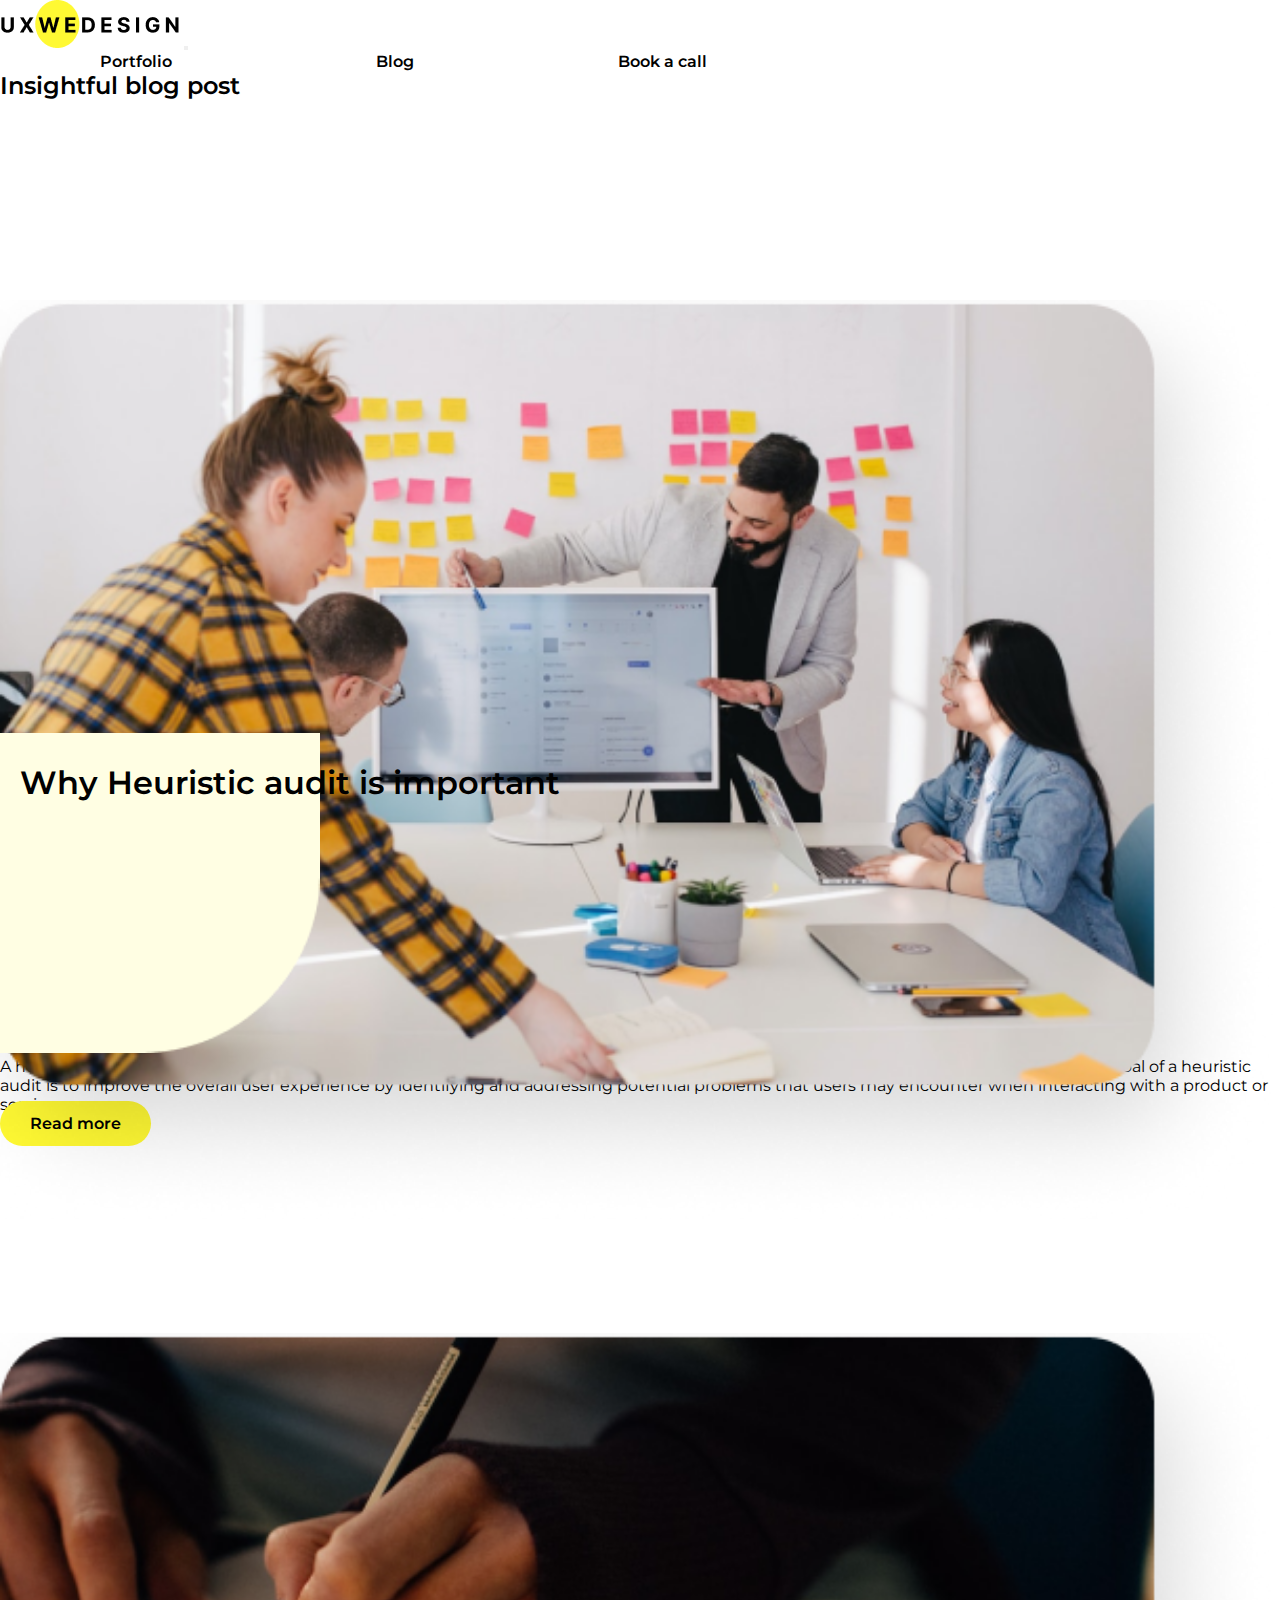
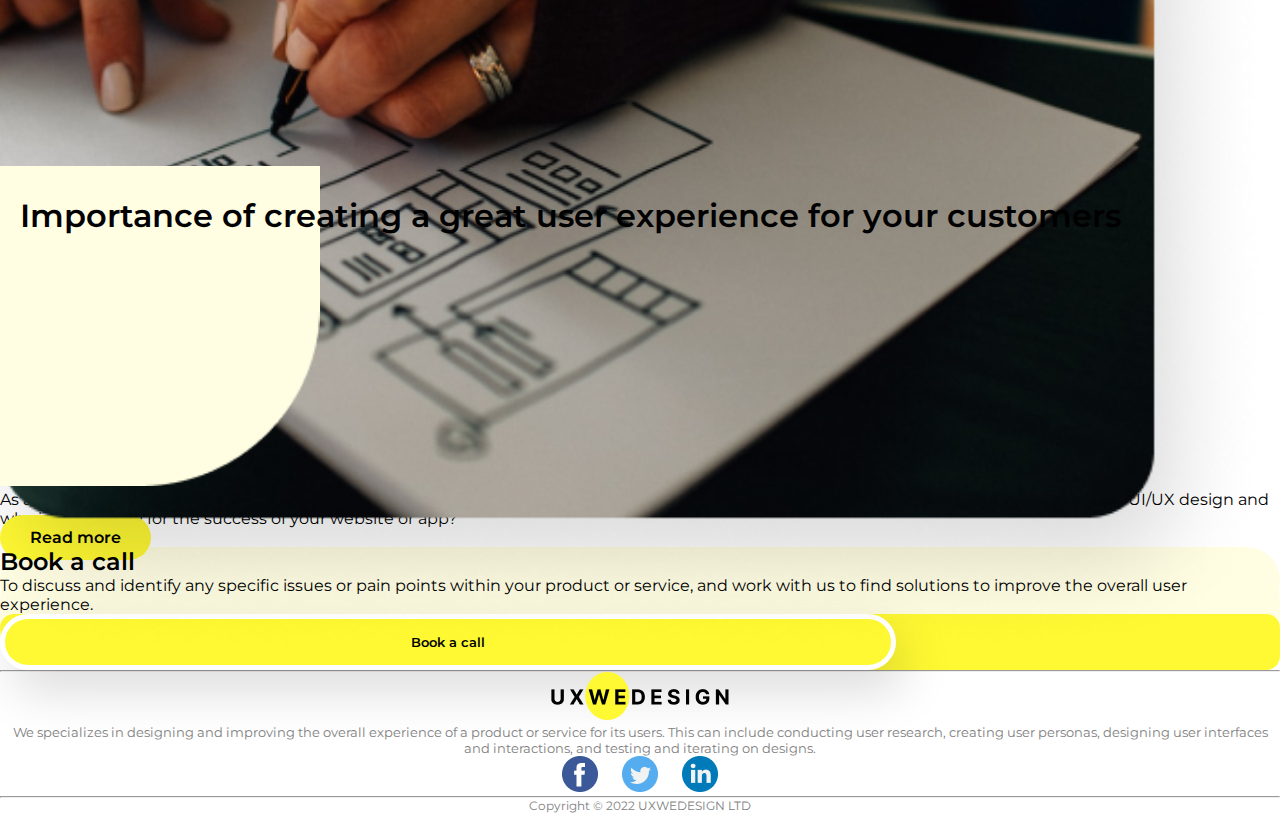
==== blog.html @ cfa6181e "adding 5more pages" ====
<!DOCTYPE html>
<html lang="en">

<head>
    <meta charset="UTF-8">
    <meta http-equiv="X-UA-Compatible" content="IE=edge">
    <meta name="viewport" content="width=device-width, initial-scale=1.0">
    <title>UXWEDESIGN</title>
    <link href="https://cdn.jsdelivr.net/npm/bootstrap@5.2.3/dist/css/bootstrap.min.css" rel="stylesheet"
        integrity="sha384-rbsA2VBKQhggwzxH7pPCaAqO46MgnOM80zW1RWuH61DGLwZJEdK2Kadq2F9CUG65" crossorigin="anonymous">
    <link rel="stylesheet" href="css/style.css">
</head>

<body>
    <div class="">
        <div class="">
            <nav id="navbar_top" class="navbar navbar-expand-lg p-3">
                <div class="container">
                    <a class="navbar-brand" href="index.html"><img src="img/Group 77.png" alt="" class="logo"></a>
                    <button class="navbar-toggler" type="button" data-bs-toggle="collapse"
                        data-bs-target="#navbarSupportedContent" aria-controls="navbarSupportedContent"
                        aria-expanded="false" aria-label="Toggle navigation">
                        <span class="navbar-toggler-icon"></span>
                    </button>
                    <div class="collapse navbar-collapse" id="navbarSupportedContent">
                        <ul class="navbar-nav me-auto mb-2 mb-lg-0 ">
                            <!-- <li class="nav-item">
                                <a class="nav-link active" aria-current="page" href="#">Home</a>
                            </li>
                            <li class="nav-item">
                                <a class="nav-link" href="#">Link</a>
                            </li>
                            <li class="nav-item dropdown">
                                
                                <ul class="dropdown-menu">
                                    <li><a class="dropdown-item" href="#">Action</a></li>
                                    <li><a class="dropdown-item" href="#">Another action</a></li>
                                    <li>
                                        <hr class="dropdown-divider">
                                    </li>
                                    <li><a class="dropdown-item" href="#">Something else here</a></li>
                                </ul>
                            </li>
                            <li class="nav-item">
                                <a class="nav-link disabled">Disabled</a>
                            </li> -->
                        </ul>
                        <div class="link">
                            <a class="" href="portfolio.html">Portfolio</a>
                            <a class="" href="blog.html">Blog</a>
                            <a class="" href="#">Book a call</a>
                        </div>
                    </div>
                </div>
            </nav>

        </div>
        <div class="container mt-4">
            <h2 class="weight600">Insightful blog post</h2>
        </div>
        <div class="banner4 pt-5">
            <div class="container">
                <div class="row">
                    <div class="col-md-6 mb-3">
                        <div class="audit">
                            <img src="img/unsplash_bzqU01v-G54.png" alt="" class="big" width="100%">
                            <img src="img/Ellipse 86.png" alt="" class="round">
                        </div>
                    </div>
                    <div class="col-md-6">
                        <div class="">
                            <div class="can">
                                <h1>Why Heuristic audit is important</h1>
                                <img src="img/Rectangle26.png" alt="" width="25%">
                            </div>
                            <p class="ps-4 pt-4">A heuristic audit is an evaluation method used in user experience (UX)
                                design to identify and fix usability issues in a product or service. The goal of a
                                heuristic audit is to improve the overall user experience by identifying and addressing
                                potential problems that users may encounter when interacting with a product or service.
                            </p>
                            <div class="mt-5">
                                <div class="call ps-4">
                                    <a href="details1.html" class="yellow_button">Read more</a>

                                </div>

                            </div>
                        </div>
                    </div>
                </div>
            </div>
        </div>

        <div class="banner4 pt-5 mt-5">
            <div class="container">
                <div class="row">
                    <div class="col-md-6 mb-3">
                        <div class="audit">
                            <img src="img/unsplash_bzqU01v-G54 (1).png" alt="" class="big" width="100%">
                            <img src="img/Ellipse 86.png" alt="" class="round">
                        </div>
                    </div>
                    <div class="col-md-6">
                        <div class="bus">
                            <div class="can ">
                                <h1>Importance of creating a great user experience for your customers</h1>
                                <img src="img/Rectangle26.png" alt="" width="25%">
                            </div>
                            <p class="ps-4 pt-4 ">As a business owner or marketer, you understand the importance of creating a great user experience for your customers. But what exactly is UI/UX design and why is it so crucial for the success of your website or app?
                            </p>
                            <div class="mt-5">
                                <div class="call ps-4">
                                    <a href="details2.html" class="yellow_button">Read more</a>

                                </div>

                            </div>
                        </div>
                    </div>
                </div>
            </div>
        </div>
        
        <div class="banner6 mt-5">
            <div class="container pt-5">
                <div class="dots">
                  
                    <div class="book">
                        <div class="row">
                            <div class="col-md-8 pb-0">
                                <div class="book p-5">
                                    <h2>Book a call </h2>
                                    <p>To discuss and identify any specific issues or pain points within your product or
                                        service, and work with us to find solutions to improve the overall user
                                        experience.</p>
                                </div>

                            </div>
                            <div class="col-md-4">
                                <div class="ook p-5">
                                    <button>Book a call</button>
                                </div>
                            </div>
                        </div>
                    </div>
                    <!-- <div class="space">
                        <img src="img/Rectangle32.png" alt="" class="tan2">
                        <img src="img/Dot.png" alt="" class="tan1">
                        
                    </div> -->
                </div>
            </div>
        </div>
        <div class="footer mt-5">
            <div class="container pt-5">
                <hr style="color: grey;">
                <center>
                    <div class="col-md-7">

                        <img src="img/Group 77.png" alt="" class="logo mt-4">
                        <p class="mt-3 we">We specializes in designing and improving the overall experience of a product
                            or service for its users. This can include conducting user research, creating user personas,
                            designing user interfaces and interactions, and testing and iterating on designs. </p>
                        <div class="social mt-5">
                            <img src="img/facebook.png" alt="">
                            <img src="img/twitter.png" alt="">
                            <img src="img/linkedin.png" alt="">
                        </div>
                    </div>
                </center>
                <hr style="color: #ddd;">
                <center>
                    <p>Copyright © 2022 UXWEDESIGN LTD</p>
                </center>
            </div>
        </div>
    </div>
    <script src="https://cdn.jsdelivr.net/npm/bootstrap@5.2.3/dist/js/bootstrap.bundle.min.js"
        integrity="sha384-kenU1KFdBIe4zVF0s0G1M5b4hcpxyD9F7jL+jjXkk+Q2h455rYXK/7HAuoJl+0I4"
        crossorigin="anonymous"></script>
    <script src="script/script.js"></script>
</body>

</html>
---- css/style.css ----
@import url("https://fonts.googleapis.com/css2?family=Montserrat:wght@400;500;600;700&display=swap");
* {
  font-family: 'Montserrat', sans-serif;
  margin: 0;
  padding: 0;
}

.navbar {
  background-color: white;
}

.navbar .link a {
  margin: 0px 100px;
  color: #000;
  text-decoration: none;
  font-weight: 600;
}

.yellow_button {
  background: #FFF933;
  font-weight: 600;
  color: #000;
  border: none;
  outline: none;
  padding: 13px 30px;
  text-decoration: none;
  border-radius: 25px;
}

.yellow_button:hover {
  background-color: #efe81c;
  color: #000 !important;
}

.yellow_buttons {
  background: #FFF933;
  font-weight: 600;
  color: #000;
  border: none;
  font-size: 12px;
  outline: none;
  padding: 8px 20px;
  text-decoration: none;
  border-radius: 25px;
}

.yellow_buttons:hover {
  background-color: #efe81c;
  color: #000 !important;
}

.banner .transform {
  margin-top: 50px;
}

.banner .transform h3 {
  font-weight: 600;
}

.banner .transform p {
  font-size: 14px;
}

.banner .transform .over1 {
  position: relative;
}

.banner .transform .over1 .call {
  position: absolute;
  display: -webkit-box;
  display: -ms-flexbox;
  display: flex;
  -webkit-box-align: center;
      -ms-flex-align: center;
          align-items: center;
  top: -10px;
}

.banner .transform .over1 .call p {
  font-weight: 600;
  margin: 0;
  margin-left: 30px;
  -webkit-box-pack: justify;
      -ms-flex-pack: justify;
          justify-content: space-between;
}

.banner .set1 {
  position: relative;
  display: -webkit-box;
  display: -ms-flexbox;
  display: flex;
  -webkit-box-align: start;
      -ms-flex-align: start;
          align-items: flex-start;
  -webkit-box-pack: justify;
      -ms-flex-pack: justify;
          justify-content: space-between;
}

.banner .set1 .over2 {
  position: absolute;
  top: 0;
}

.banner .set1 .over3 {
  padding-top: 350px;
  padding-right: 100px;
}

.banner2 .shutter {
  display: -webkit-box;
  display: -ms-flexbox;
  display: flex;
  -webkit-box-align: center;
      -ms-flex-align: center;
          align-items: center;
  -webkit-box-pack: justify;
      -ms-flex-pack: justify;
          justify-content: space-between;
  -ms-flex-wrap: wrap;
      flex-wrap: wrap;
}

.banner2 .shutter div {
  margin: 10px;
}

.fixed-top {
  top: -40px;
  -webkit-transform: translateY(40px);
          transform: translateY(40px);
  -webkit-transition: -webkit-transform .3s;
  transition: -webkit-transform .3s;
  transition: transform .3s;
  transition: transform .3s, -webkit-transform .3s;
}

.banner3 .can {
  position: relative;
}

.banner3 .can h2 {
  position: absolute;
  font-weight: 600;
  left: 20px;
  top: 30px;
}

.banner3 .marg {
  margin-top: 200px;
}

.banner3 .over1 {
  position: relative;
}

.banner3 .over1 .call {
  position: absolute;
  display: -webkit-box;
  display: -ms-flexbox;
  display: flex;
  -webkit-box-align: center;
      -ms-flex-align: center;
          align-items: center;
  margin: 10px 0;
}

.banner3 .over1 .call p {
  font-weight: 600;
  margin: 0;
  margin-left: 30px;
  -webkit-box-pack: justify;
      -ms-flex-pack: justify;
          justify-content: space-between;
}

.banner3 .rec {
  position: relative;
}

.banner3 .rec .marg1 {
  margin-top: 100px;
}

.banner3 .rec .full {
  position: absolute;
  padding-left: 100px;
}

.banner3 .rec .full .stack {
  background-color: white;
  padding: 20px;
  border: 1px solid #F2F2F2;
  -webkit-box-shadow: 0px 10px 50px rgba(0, 0, 0, 0.05);
          box-shadow: 0px 10px 50px rgba(0, 0, 0, 0.05);
  border-radius: 40px;
}

.banner3 .rec .full .stack div {
  width: 100px;
  height: 100px;
  border-radius: 20px;
  display: -webkit-box;
  display: -ms-flexbox;
  display: flex;
  -webkit-box-pack: center;
      -ms-flex-pack: center;
          justify-content: center;
  padding: 15px;
  -webkit-box-align: center;
      -ms-flex-align: center;
          align-items: center;
}

.banner3 .rec .full .stack div img {
  width: 70%;
}

.banner3 .rec .full .stack h4 {
  font-weight: 600;
  margin: 20px 0;
  font-size: 18px;
}

.banner3 .rec .full .stack P {
  font-size: 14PX;
}

.banner3 .rec .full .stack .blue {
  background: #F1F7FF;
}

.banner3 .rec .full .stack .pink {
  background: #FFF2F8;
}

.banner3 .rec .full .stack .orange {
  background: #FFF7E3;
}

.banner3 .rec .full .stack .green {
  background: #DEFFEE;
}

.banner4 {
  padding-top: 200px;
}

.banner4 .audit {
  position: relative;
}

.banner4 .audit .big {
  position: absolute;
}

.banner4 .audit .round {
  margin-top: 300px;
  margin-left: 500px;
}

.banner4 .can {
  position: relative;
}

.banner4 .can h1 {
  position: absolute;
  font-weight: 600;
  left: 20px;
  top: 30px;
}

.banner5 .mari {
  position: relative;
}

.banner5 .mari .imm {
  position: absolute;
}

.banner5 .mari .mm1 {
  margin-left: 200px;
}

.banner5 .mari .mm2 {
  margin-top: 30px;
}

.banner5 h1,
.banner5 h2 {
  font-weight: 600;
}

.banner5 .eclisp img {
  margin: 0 10px;
}

.banner6 .book {
  background: #FFFEE3;
  border-radius: 55px;
}

.banner6 .book h2 {
  font-weight: 600;
}

.banner6 .space {
  display: -webkit-box;
  display: -ms-flexbox;
  display: flex;
  -webkit-box-pack: justify;
      -ms-flex-pack: justify;
          justify-content: space-between;
  -webkit-box-align: start;
      -ms-flex-align: start;
          align-items: flex-start;
}

.banner6 .space .tan1 {
  margin-top: -250px;
}

.banner6 .ook {
  background-color: #FFF933;
  border-top-left-radius: 30px;
  border-top-right-radius: 30px;
  border-bottom-right-radius: 30px;
  border-bottom-left-radius: 90px;
  height: 100%;
}

.banner6 .ook button {
  background: #FFF933;
  border: 5px solid white;
  padding: 15px;
  font-weight: 600;
  width: 70%;
  -webkit-box-shadow: 10px 20px 50px rgba(0, 0, 0, 0.15);
          box-shadow: 10px 20px 50px rgba(0, 0, 0, 0.15);
  top: 100px;
  border-radius: 60px;
}

.footer .we {
  font-size: 13px;
}

.footer p {
  color: gray;
  font-size: 12px;
}

.footer .social img {
  margin: 0 10px;
}

.weight600 {
  font-weight: 600;
}

.portfolio {
  background: #FFFEE3;
}

.portfolio .from {
  color: #757575;
}

.portfolio ul {
  padding: 0;
  margin: 0;
  display: -webkit-box;
  display: -ms-flexbox;
  display: flex;
  -webkit-box-align: center;
      -ms-flex-align: center;
          align-items: center;
  -ms-flex-wrap: wrap;
      flex-wrap: wrap;
}

.portfolio ul li {
  list-style: none;
  margin-right: 10px;
  margin-top: 10px;
}

.portfolio .ttxt h3 {
  font-weight: 600;
}

.portfolio .ttxt p {
  color: #757575;
  font-size: 15px;
}

.portfolio .gift {
  color: #FF007A;
  display: -webkit-box;
  display: -ms-flexbox;
  display: flex;
  -webkit-box-align: center;
      -ms-flex-align: center;
          align-items: center;
}

.portfolio .gift img {
  width: 4%;
  margin-right: 10px;
}

.heu p {
  font-size: 15px;
}

/* For Desktop View */
/* For Tablet View */
@media screen and (max-device-width: 1024px) {
  .navbar .link a {
    margin: 0px 50px;
  }
  .bus h1 {
    font-size: 27px;
  }
  .set1 .over3 {
    padding-top: 220px !important;
  }
  .marg {
    margin-top: 100px !important;
  }
  .full {
    padding-left: 50px !important;
  }
  .banner4 {
    padding-top: 300px !important;
  }
  .banner4 .round {
    margin-top: 180px !important;
    margin-left: 320px !important;
    width: 30% !important;
  }
  .banner5 .mari {
    position: relative;
  }
  .banner5 .mari .imm {
    position: absolute;
  }
  .banner5 .mari .mm1 {
    margin-left: 130px !important;
  }
  .banner5 .mari .mm2 {
    margin-top: 30px;
  }
  .banner5 .eclisp img {
    margin: 0 10px;
  }
}

/* For Mobile Portrait View */
@media screen and (max-device-width: 770px) {
  .set1 .over3 {
    padding-top: 180px !important;
  }
  .marg {
    margin-top: 50px !important;
  }
  .full {
    padding-left: 30px !important;
  }
  .full {
    position: relative !important;
  }
  .marg1 {
    display: none !important;
  }
  .banner4 {
    padding-top: 50px !important;
  }
  .banner4 .round {
    margin-top: 200px !important;
    margin-left: 350px !important;
    width: 30% !important;
  }
  .banner5 .up {
    margin-top: 20px;
  }
  .bus h1 {
    font-size: 20px;
  }
}

/* For Mobile Landscape View */
@media screen and (max-device-width: 640px) {
  .set1 .over3 {
    padding-top: 180px !important;
  }
  .marg {
    margin-top: 20px !important;
  }
  .full {
    padding-left: 10px !important;
  }
}

/* For Mobile Phones Portrait or Landscape View */
/* For iPhone 4 Portrait or Landscape View */
@media screen and (max-device-width: 320px) {
  .set1 .over3 {
    padding-top: 120px !important;
    padding-right: 50px !important;
  }
  .set1 img {
    width: 40%;
  }
  .set1 .over2 {
    width: 100%;
  }
  .navbar .link {
    display: -webkit-box;
    display: -ms-flexbox;
    display: flex;
    -webkit-box-orient: vertical;
    -webkit-box-direction: normal;
        -ms-flex-direction: column;
            flex-direction: column;
  }
  .navbar .link a {
    margin: 10px;
  }
  .logo {
    width: 140px;
  }
  .full {
    position: relative !important;
  }
  .marg1 {
    display: none !important;
  }
  .banner4 {
    padding-top: 50px;
  }
  .banner4 .round {
    margin-top: 130px !important;
    margin-left: 200px !important;
    width: 30% !important;
  }
  .banner5 .mari {
    position: relative;
  }
  .banner5 .mari .imm {
    position: absolute;
  }
  .banner5 .mari .mm1 {
    margin-left: 90px !important;
  }
  .banner5 .mari .mm2 {
    margin-top: 10px;
  }
  .banner5 .up {
    margin-top: 20px;
  }
  .bus h1 {
    font-size: 25px;
  }
  .bus p {
    margin-top: 60px !important;
  }
}
/*# sourceMappingURL=style.css.map */
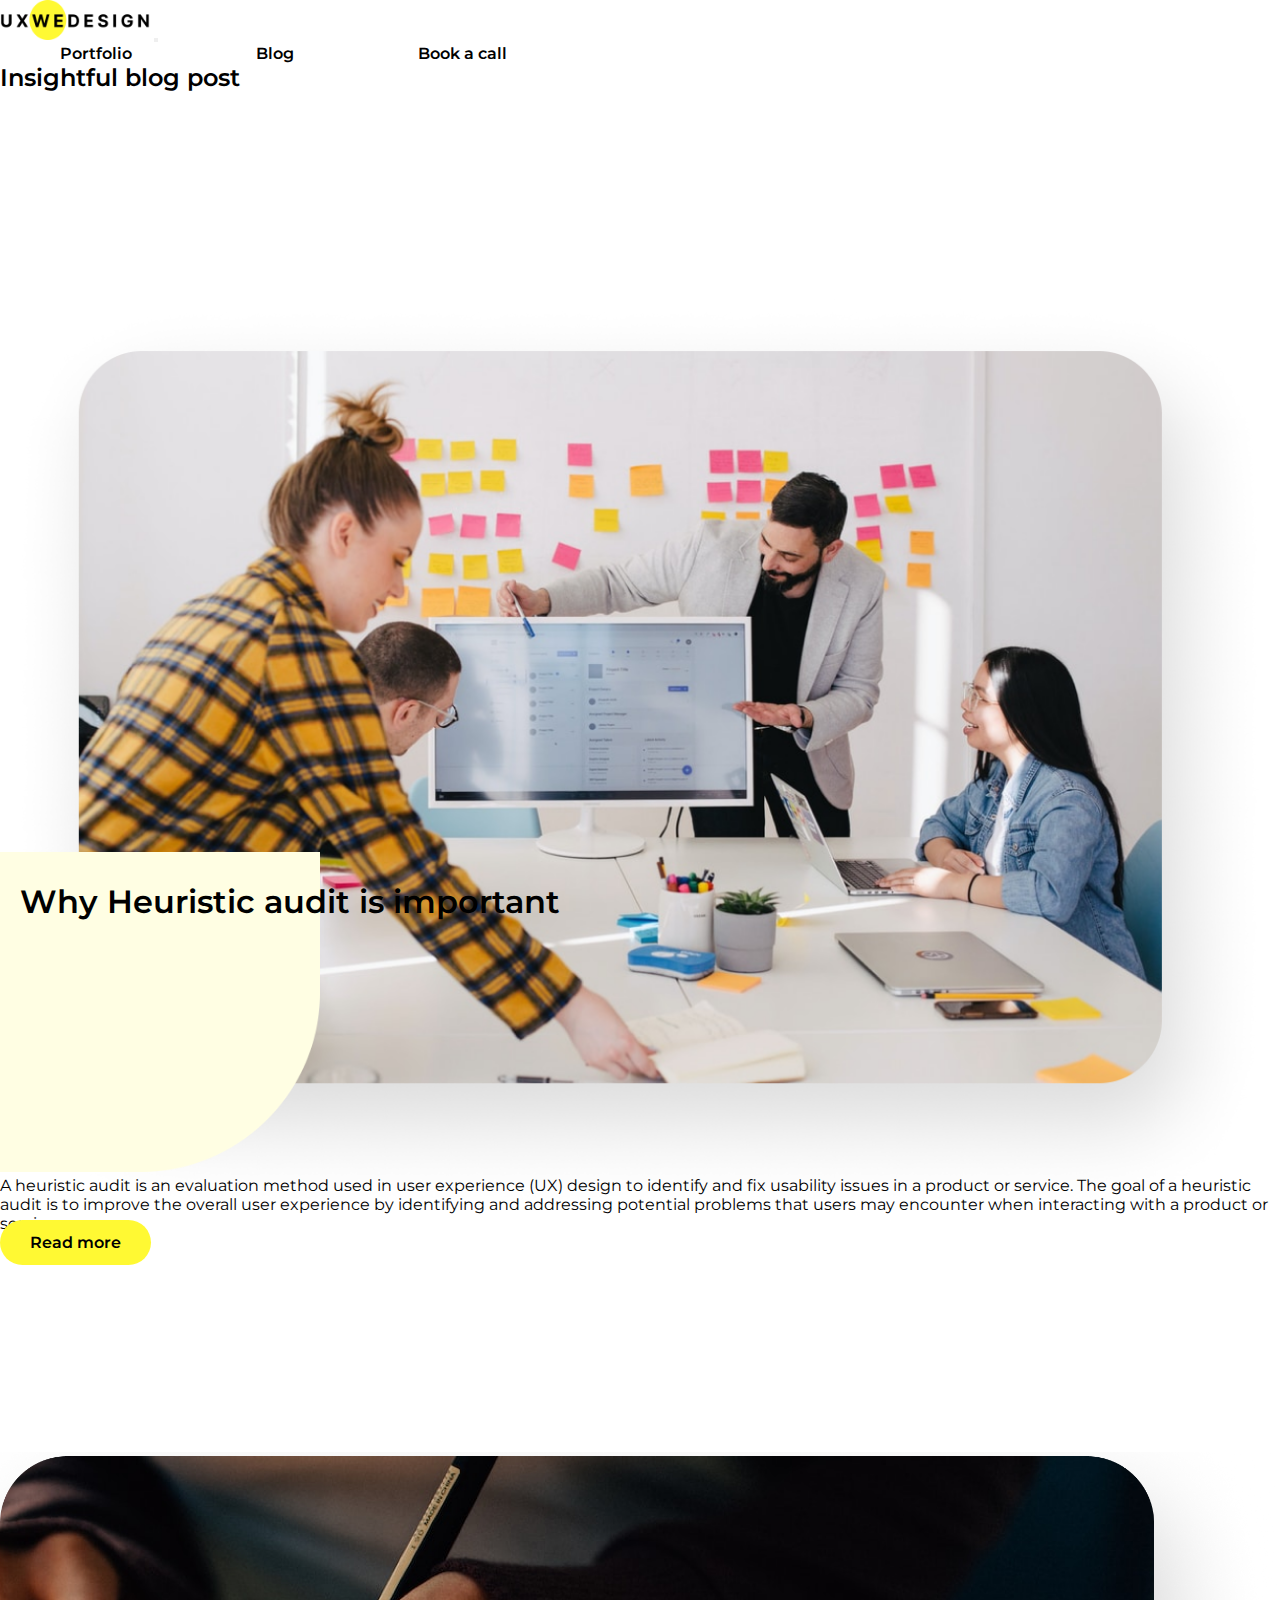
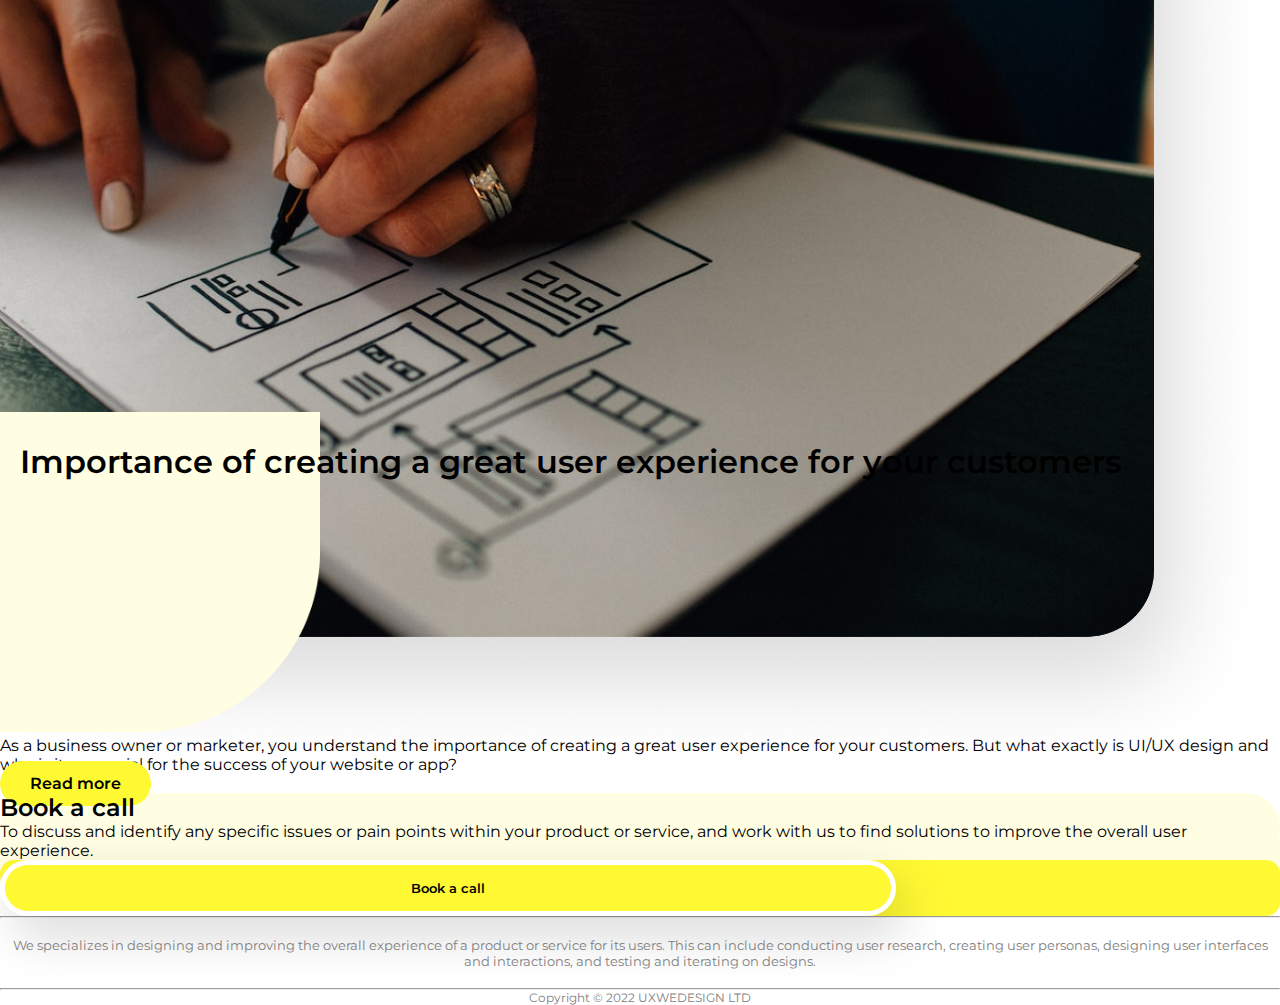
==== commit 4af483ac: "img chANGES" ====
--- a/blog.html
+++ b/blog.html
@@ -16,7 +16,7 @@
         <div class="">
             <nav id="navbar_top" class="navbar navbar-expand-lg p-3">
                 <div class="container">
-                    <a class="navbar-brand" href="index.html"><img src="img/Group 77.png" alt="" class="logo"></a>
+                    <a class="navbar-brand" href="index.html"><img src="img/ux(7).png" alt="" class="logo" style="width: 150px;"></a>
                     <button class="navbar-toggler" type="button" data-bs-toggle="collapse"
                         data-bs-target="#navbarSupportedContent" aria-controls="navbarSupportedContent"
                         aria-expanded="false" aria-label="Toggle navigation">
@@ -48,7 +48,7 @@
                         <div class="link">
                             <a class="" href="portfolio.html">Portfolio</a>
                             <a class="" href="blog.html">Blog</a>
-                            <a class="" href="#">Book a call</a>
+                            <a class="" href="contact.html">Book a call</a>
                         </div>
                     </div>
                 </div>
@@ -63,15 +63,15 @@
                 <div class="row">
                     <div class="col-md-6 mb-3">
                         <div class="audit">
-                            <img src="img/unsplash_bzqU01v-G54.png" alt="" class="big" width="100%">
-                            <img src="img/Ellipse 86.png" alt="" class="round">
+                            <img src="img/ux(39).png" alt="" class="big" width="100%">
+                            <img src="img/ux(61).png" alt="" class="round" width="20%">
                         </div>
                     </div>
                     <div class="col-md-6">
                         <div class="">
                             <div class="can">
                                 <h1>Why Heuristic audit is important</h1>
-                                <img src="img/Rectangle26.png" alt="" width="25%">
+                                <img src="img/ux(28).png" alt="" width="25%">
                             </div>
                             <p class="ps-4 pt-4">A heuristic audit is an evaluation method used in user experience (UX)
                                 design to identify and fix usability issues in a product or service. The goal of a
@@ -96,15 +96,15 @@
                 <div class="row">
                     <div class="col-md-6 mb-3">
                         <div class="audit">
-                            <img src="img/unsplash_bzqU01v-G54 (1).png" alt="" class="big" width="100%">
-                            <img src="img/Ellipse 86.png" alt="" class="round">
+                            <img src="img/ux.png" alt="" class="big" width="100%">
+                            <img src="img/ux(59).png" alt="" class="round" width="20%">
                         </div>
                     </div>
                     <div class="col-md-6">
                         <div class="bus">
                             <div class="can ">
                                 <h1>Importance of creating a great user experience for your customers</h1>
-                                <img src="img/Rectangle26.png" alt="" width="25%">
+                                <img src="img/ux(28).png" alt="" width="25%">
                             </div>
                             <p class="ps-4 pt-4 ">As a business owner or marketer, you understand the importance of creating a great user experience for your customers. But what exactly is UI/UX design and why is it so crucial for the success of your website or app?
                             </p>
@@ -138,7 +138,7 @@
                             </div>
                             <div class="col-md-4">
                                 <div class="ook p-5">
-                                    <button>Book a call</button>
+                                    <button><a href="contact.html">Book a call</a></button>
                                 </div>
                             </div>
                         </div>
--- a/css/style.css
+++ b/css/style.css
@@ -10,7 +10,7 @@
 }
 
 .navbar .link a {
-  margin: 0px 100px;
+  margin: 0px 60px;
   color: #000;
   text-decoration: none;
   font-weight: 600;
@@ -30,6 +30,11 @@
 .yellow_button:hover {
   background-color: #efe81c;
   color: #000 !important;
+}
+
+.yellow_button a {
+  color: #000;
+  text-decoration: none;
 }
 
 .yellow_buttons {
@@ -47,6 +52,11 @@
 .yellow_buttons:hover {
   background-color: #efe81c;
   color: #000 !important;
+}
+
+.yellow_buttons a {
+  color: #000;
+  text-decoration: none;
 }
 
 .banner .transform {
@@ -126,6 +136,10 @@
   margin: 10px;
 }
 
+.banner2 .shutter div img {
+  width: 130px !important;
+}
+
 .fixed-top {
   top: -40px;
   -webkit-transform: translateY(40px);
@@ -342,6 +356,11 @@
   border-radius: 60px;
 }
 
+.banner6 .ook button a {
+  color: #000;
+  text-decoration: none;
+}
+
 .footer .we {
   font-size: 13px;
 }
@@ -352,6 +371,7 @@
 }
 
 .footer .social img {
+  width: 4%;
   margin: 0 10px;
 }
 
@@ -528,9 +548,6 @@
   .navbar .link a {
     margin: 10px;
   }
-  .logo {
-    width: 140px;
-  }
   .full {
     position: relative !important;
   }
@@ -559,6 +576,7 @@
   }
   .banner5 .up {
     margin-top: 20px;
+    display: none !important;
   }
   .bus h1 {
     font-size: 25px;
